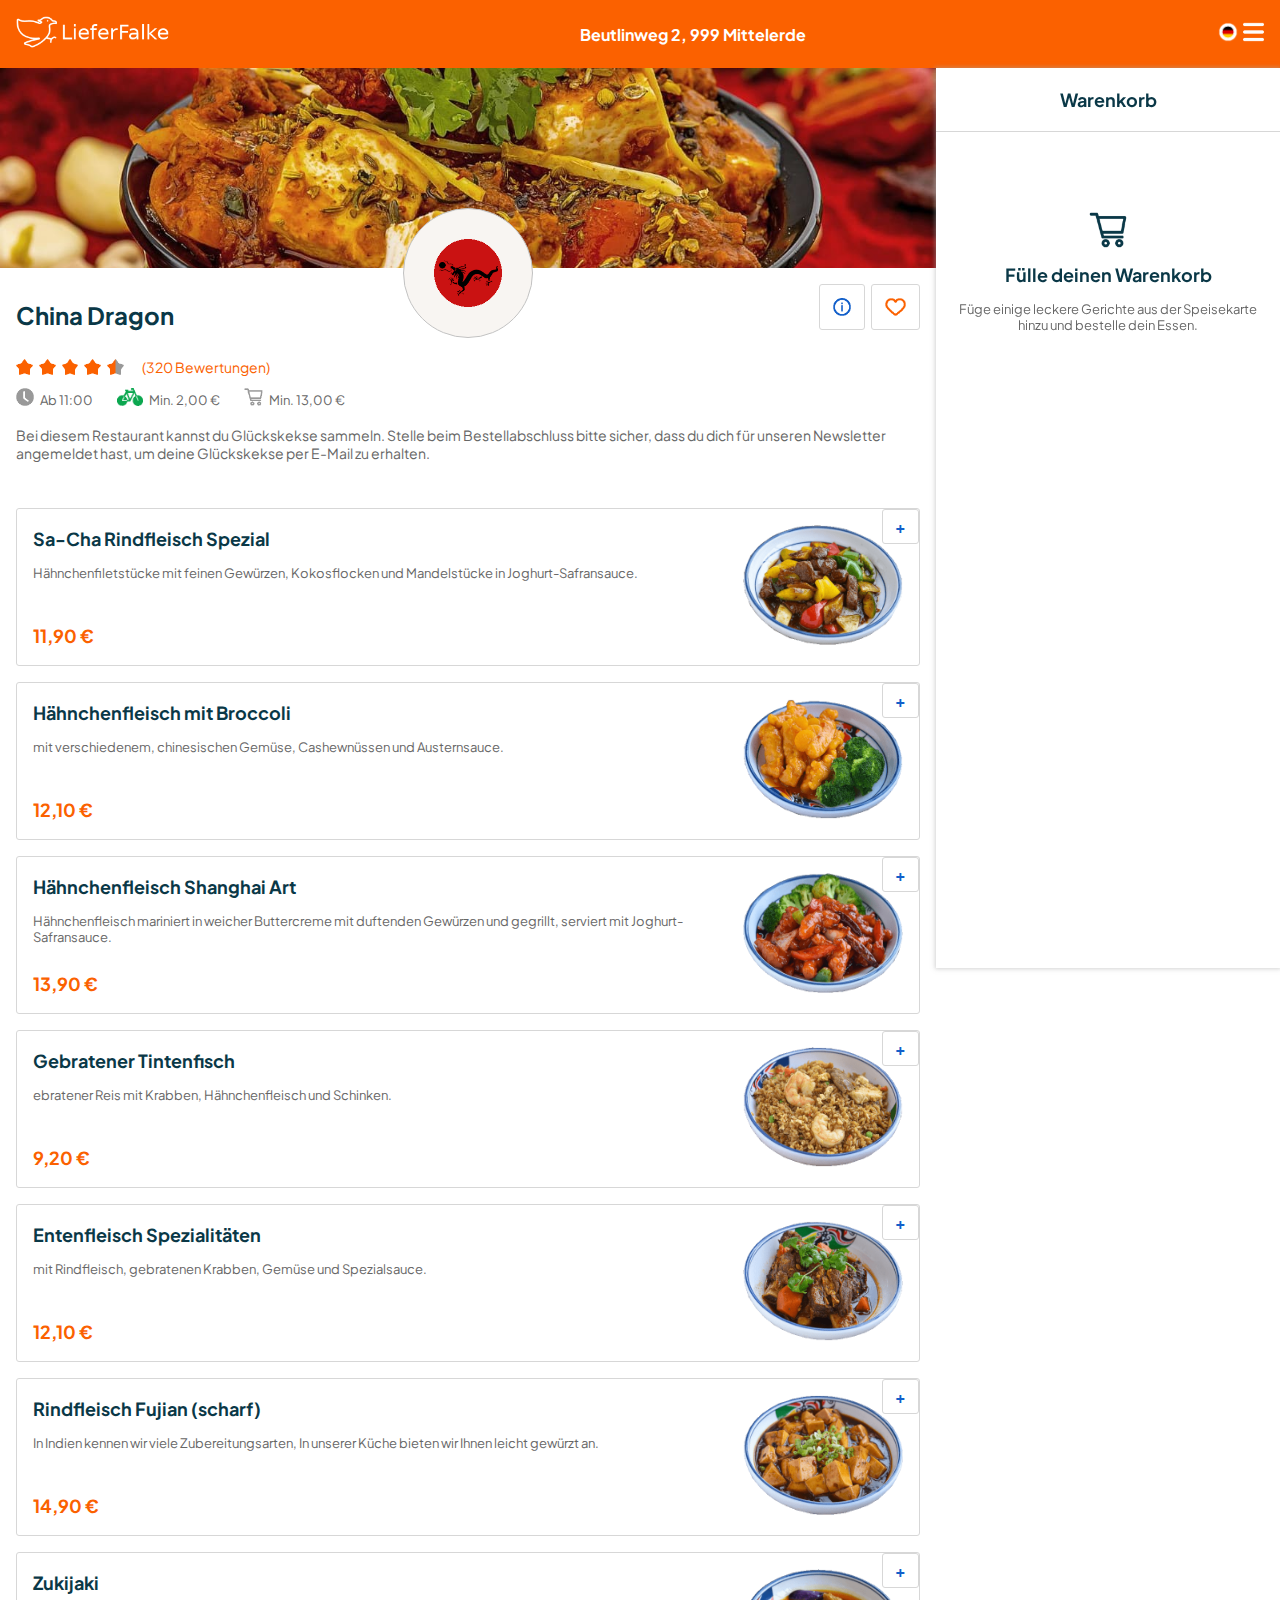
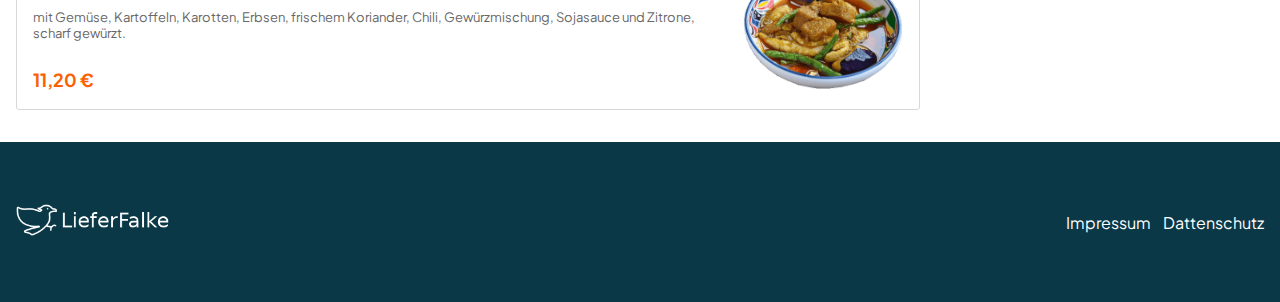
==== index.html @ 0e6f4f8e "Second commit" ====
<!DOCTYPE html>
<html lang="de">

<head>
    <meta charset="UTF-8">
    <meta http-equiv="X-UA-Compatible" content="IE=edge">
    <meta name="viewport" content="width=device-width, initial-scale=1.0">
    <title>Lieferando - Bestellseite</title>
    <link rel="shortcut icon" loading="lazy" href="./img/favicon.png" type="image/x-icon">
    <link rel="stylesheet" href="./style.css">
    <link rel="stylesheet" href="./fonts.css">
    <script src="./script.js"></script>
</head>

<body onload="render(), emptyBasket()" id="body">
    <!-- header -->
    <header>
        <div class="headerLogo">
            <img src="./img/falcon_logo.png" alt="falcon logo" loading="lazy">
        </div>
        <div class="headerAddress">
            <h4>Beutlinweg 2, 999 Mittelerde</h4>
        </div>
        <div class="headerIcons">
            <img src="./img/flag.png" alt="falg" loading="lazy">
            <img src="./img/bars.png" alt="bars" loading="lazy">
        </div>
    </header>

    <!-- orderPage -->
    <div class="orderPage">

        <!-- foodSelection -->
        <div class="foodSelection" id="foodSelection">
            <img class="footImg" src="./img/chineseFood.jpg" alt="foot01" loading="lazy">
            <div class="round">
                <div class="roundIcon">
                    <img src="./img/logoChina.png" alt="logoChina" loading="lazy">
                </div>
            </div>

            <div class="titleBox">
                <div class="title">
                    <h1>China Dragon</h1>
                    <div class="titleIcon">
                        <img src="./img/info.png" alt="info" loading="lazy">
                        <img src="./img/heart.png" alt="heart" loading="lazy">
                    </div>
                </div>
                <div class="evaluation">
                    <img src="./img/star.png" alt="star" loading="lazy">
                    <img src="./img/star.png" alt="star" loading="lazy">
                    <img src="./img/star.png" alt="star" loading="lazy">
                    <img src="./img/star.png" alt="star" loading="lazy">
                    <img src="./img/starGray.png" alt="star" loading="lazy">
                    <span>(320 Bewertungen)</span>
                </div>
                <div class="standardCost">
                    <div class="time">
                        <img src="./img/time.png" alt="time" loading="lazy">
                        <span>Ab 11:00</span>
                    </div>
                    <div class="drivingTime">
                        <img src="./img/drivingTime.png" alt="drivingTime" loading="lazy">
                        <span>Min. 2,00&nbsp;€</span>
                    </div>
                    <div class="basketGray">
                        <img src="./img/basketGray.png" alt="basket" loading="lazy">
                        <span>Min. 13,00&nbsp;€</span>
                    </div>
                </div>
                <p class="description">Bei diesem Restaurant kannst du Glückskekse sammeln. Stelle beim Bestellabschluss
                    bitte sicher, dass du dich für unseren Newsletter angemeldet hast, um deine Glückskekse per E-Mail
                    zu
                    erhalten.</p>
            </div>

            <div id="foodVariants" class="foodVariants">
            </div>

        </div>

        <!-- shoppingCart -->
        <!-- <form onsubmit="formValidation()"> -->
        <div class="shoppingCart d-none" id="shoppingCart">
            <div class="close">
                <h3>Warenkorb</h3>
                <div onclick="closeBasket()" id="closeIcon" class="closeIcon">X</div>
            </div>
            <div class="line"></div>
            <div class="orderListing scroll" id="orderListing">
            </div>
            <div class="minimumOrder d-none" id="minimumOrder">
            </div>
            <div class="orderListingBasket" id="orderListingBasket">
            </div>
            <div class="hideBaskted"></div>
        </div>
        <!-- </form> -->

        <!-- basketButton -->
        <div class="basketContainer">
            <div onclick="basketButton()" id="basketButton" class="basketButton">
                <img src="./img/basketWhite.png" alt="basket" loading="lazy">
                <div class="basketIcon" id="basketIcon">0</div>
                <h3 id="basketTotalPrice">Warenkorb</h3>
                <div class="hide"></div>
            </div>
        </div>

    </div>

    <footer>
        <div class="footerLogo">
            <img src="./img/falcon_logo.png" alt="falcon_logo" loading="lazy">
        </div>
        <div class="footerAGB">
            <a href="#">Impressum</a>
            <a href="#">Dattenschutz</a>
        </div>
    </footer>

</body>

</html>

<!-- indexOf()
toFixed()
Array.prototype.filter()
Array filter()
Arrow Function -->
---- style.css ----
body {
    margin: 0;
    font-family: 'Plus Jakarta Sans', sans-serif;
}

h4 {
    font-size: 16px;
    color: #0A3847;
    margin: 0px;
}

h3 {
    font-size: 18px;
    color: #0A3847;
    margin: 0px;
}

h2 {
    font-size: 18px;
    color: #0A3847;
}

h1 {
    font-size: 24px;
    color: #0A3847;
}

p {
    font-size: 13px;
    color: #666666;
}

/* header */
header {
    background-color: #fb6100;
    display: flex;
    align-items: center;
    justify-content: space-between;
    padding: 16px;
}

.headerLogo img {
    height: 32px;
}

.headerAddress h4 {
    color: white;
}

.headerIcons img {
    height: 24px;
}

/* orderPage */
.orderPage {
    display: flex;
}

/* foodSelection */
.foodSelection {
    max-width: 100%;
    display: flex;
    flex-direction: column;
}

.footImg {
    height: 200px;
    object-fit: cover;
}

.round {
    position: relative;
    top: -260px;
    z-index: 2;
    display: flex;
    justify-content: center;
}

.roundIcon {
    width: 128px;
    height: 128px;
    background-color: #F8F5F2;
    border: 1px solid rgb(194 194 194);
    border-radius: 50%;
    position: absolute;
    top: 200px;
    z-index: 3;
    display: flex;
    justify-content: center;
    align-items: center;
}

.round img {
    height: 70px;
}

.foodVariants {
    margin: 16px;
}

.foodVariants img {
    height: 24px;
}

.titleBox {
    margin: 16px;
}

.title {
    display: flex;
    justify-content: space-between;
    align-items: center;
}

.titleIcon {
    display: flex;
}

.titleIcon img {
    height: 18px;
    margin-left: 6px;
    border: 1px solid #D7D7D7;
    border-radius: 3px;
    margin-bottom: 16px;
    padding: 13px;
    display: flex;
    cursor: pointer;
}

.titleIcon img:hover {
    border: 1px solid #125fca;
}

.evaluation {
    display: flex;
    align-items: center;
    margin: 12px 0px;
}

.evaluation img {
    height: 16px;
    margin-right: 6px;
}

.evaluation span {
    color: #fb6100;
    font-size: 14px;
    margin-left: 12px;
}

.description {
    font-size: 14px;
    color: #666666;
    font-weight: 400;
}

.standardCost {
    display: flex;
    margin: 6px 0px;
}

.standardCost span {
    font-size: 13px;
    color: #666666;
}

.standardCost img {
    height: 18px;
    margin-right: 6px;
    margin-bottom: 6px;
}

.time,
.drivingTime,
.basketGray {
    margin-right: 24px;
    display: flex;
    align-items: center;
}

.foodPlate {
    position: relative;
    border: 1px solid #D7D7D7;
    border-radius: 3px;
    margin-bottom: 16px;
    padding: 16px;
    display: flex;
    cursor: pointer;
    display: flex;
    align-items: center;
    justify-content: space-between;
}

.foodPlate:hover {
    border: 1px solid #125fca;
}

.plusDisplay {
    border: 1px solid #D7D7D7;
    border-radius: 3px;
    position: absolute;
    top: 0px;
    right: 0px;
}

.plusDisplay h5 {
    margin: 6px 12px 6px 12px;
    font-size: 16px;
    color: #125fca;
}

.plate img {
    height: 120px;
    width: 160px;
    margin-left: 12px;
}

.foodContainer {
    height: 120px;
    display: flex;
    flex-direction: column;
    justify-content: space-between;
}

.foodContainer h2 {
    margin-top: 0px;
}

.foodContainer span {
    color: #fb6100;
    font-weight: bold;
    font-size: 18px;
}

.foodContainer p {
    margin-top: 0px;
}

/* shoppingCart */
.shoppingCart {
    position: sticky;
    top: 0;
    height: 100vh;
    right: 0px;
    width: 344px;
    background-color: rgb(255, 255, 255);
    box-shadow: 0px 0px 4px 1px rgb(170 170 170 / 50%);
    display: flex;
    flex-direction: column;
}

.shoppingCart h3 {
    text-align: center;
    margin: 20px 0px 20px 0px;
}

.close {
    display: flex;
    align-items: center;
    justify-content: center;
}

.closeIcon {
    display: none;
    cursor: pointer;
    font-weight: bold;
    width: 26px;
    height: 26px;
    background-color: #fb6100;
    border-radius: 50%;
    color: white;
    font-weight: bold;
    font-size: 13px;
    align-items: center;
    justify-content: center;
    border: 1px solid #fb6100;
}

.closeIcon:hover {
    border: 1px solid #125fca;
}

.line {
    height: 1px;
    width: 100%;
    background-color: #D7D7D7;
}

.orderListing {
    display: flex;
    align-items: center;
    flex-direction: column;
    text-align: center;
}

.orderListing p {
    margin: 0px 8px;
    margin-bottom: 6px;
}

.basketImg {
    height: 36px;
    margin-top: 80px;
}

.orderListing img {
    height: 36px;
}

.minimumOrder {
    margin: 16px 22px 16px 16px;
    font-size: 12px;
}

.amountCost {
    width: 30px;
}

.minimumOrder p {
    font-size: 12px;
}

.hideBaskted {
    display: none;
}

.minimumCost {
    background-color: #FFECB3;
    display: flex;
    justify-content: space-between;
    font-size: 12px;
    font-size: 12px;
    color: #666666;
    padding: 16px;
}

.orderContainer {
    display: flex;
    justify-content: space-between;
    border: 1px solid #D7D7D7;
    border-radius: 3px;
    display: flex;
    padding: 8px;
    margin: 8px;
    color: #0A3847;
}

.orderNr {
    width: 18px;
    text-align: right;
    font-weight: bold;
}

.order {
    width: 265px;
    margin-left: 12px;
}

.orderTitle {
    display: flex;
    justify-content: space-between;
    align-items: flex-start;
}

.orderTitle strong {
    text-align: left;
}

/* .orderTitle span {
    padding-left: 16px;
} */

.priceWith {
    width: 80px;
    text-align: right;
}

.choosePortions {
    display: flex;
    justify-content: space-between;
    margin-top: 8px;
    align-items: center;
    text-align: start;
}

.choosePortions span,
.orderTitle span {
    color: #0A3847;
    font-size: 16px;
    font-weight: 100;
    margin-bottom: 12px;
}

.choosePortions span {
    font-size: 14px;
    color: #125fca;
    font-weight: 400;
    text-decoration: underline;
    cursor: pointer;
}

.choose {
    display: flex;
}

.choose img {
    height: 12px;
}

.plusButton,
.minusButton {
    border: 1px solid #D7D7D7;
    text-align: center;
    margin-left: 6px;
    border-radius: 3px;
    cursor: pointer;
    display: flex;
    justify-content: center;
    align-items: center;
    color: #125fca;
    font-size: 28px;
    padding: 10px;
}

.plusButton:hover,
.minusButton:hover {
    border: 1px solid #125fca;
}

.costOverview {
    padding: 8px;
}

.costDivision,
.costDivisionLast {
    display: flex;
    justify-content: space-between;
    color: #0A3847;
    font-weight: 200;
    margin-bottom: 6px;
}

.costDivisionLast span {
    font-weight: bold;
    color: #0A3847;
    font-size: 16px;
    margin-bottom: 12px;
}

.inputBox input {
    border: 2px solid blue;
    border-radius: 3px;
    margin-top: 8px;
    width: 258px;
    height: 30px;
}

.buttonMessage {
    display: flex;
    justify-content: flex-end;
    margin-top: 6px;
}

.buttonMessage button {
    border: none;
    background: none;
    color: #125fca;
    font-size: 14px;
    cursor: pointer;
    margin-left: 12px;
    padding: 0px 0px 0px 6px;
}

.buttonMessage button:hover {
    text-decoration: underline;
}

.getMessage {
    font-size: 14px;
    display: flex;
}

.stron {
    color: #0A3847;
    font-size: 18px;
}

.costOverview button {
    border: none;
    background-color: #125fca;
    color: white;
    border-radius: 3px;
    font-size: 18px;
    padding: 15px 32px;
    width: 100%;
}

.costOverview button:hover {
    background-color: #146eeb;
}

.d-none {
    display: none;
}

.scroll {
    overflow-y: scroll;
}

.basketContainer {
    display: none;
    background-color: white;
    position: fixed;
    bottom: 0;
    height: 72px;
    width: 100%;
    justify-content: space-between;
    align-items: center;
}

.basketIcon {
    position: absolute;
    width: 26px;
    height: 26px;
    background-color: #fb6100;
    border-radius: 50%;
    left: 37px;
    bottom: 14px;
    color: white;
    font-weight: bold;
    font-size: 13px;
    display: flex;
    align-items: center;
    justify-content: center;
}

.basketButton {
    background-color: #125fca;
    height: 60px;
    width: 100%;
    display: flex;
    justify-content: space-between;
    align-items: center;
    margin: 6px;
    border-radius: 3px;
    cursor: pointer;
}

.basketButton:hover {
    background-color: #146eeb;
}

.basketButton img {
    height: 24px;
    margin-left: 16px;
}

.hide {
    width: 24px;
    height: 24px;
    margin-right: 16px;
}

.basketButton h3 {
    color: white;
    font-size: 18px;
    text-align: center;
}

footer {
    height: 160px;
    background-color: #0A3847;
    display: flex;
    justify-content: space-between;
    align-items: center;
    padding: 0px 16px;
}

.footerLogo img {
    height: 32px;
}

.footerAGB {
    display: flex;
}

.footerAGB a {
    color: white;
    text-decoration: none;
    margin-left: 12px;
    font-size: 16px;
}

.footerAGB a:hover {
    text-decoration: underline;
}

/* responsive */
@media (max-width: 900px) {
    .shoppingCart {
        display: none;
    }

    .foodSelection {
        max-width: 100% !important;
    }

    .basketContainer {
        display: flex;
    }

    .shoppingCartResponsive {
        display: flex;
        position: fixed !important;
        top: 0 !important;
        left: 0;
        width: 100%;
        bottom: 0;
        z-index: 5;
        max-height: none !important;
    }

    .shoppingCart h3 {
        margin: 0 !important;
    }

    .close {
        justify-content: space-between;
        margin: 20px 16px;
    }

    .closeIcon {
        display: flex;
    }

    .bodyOverflow {
        overflow: hidden;
    }

    .orderContainer {
        width: 80%;
    }

    .order {
        width: 100%;
    }

    .inputBox input {
        width: calc(100% - 8px);
    }

    .orderListingBasket {
        position: absolute;
        bottom: 0;
        width: 100%;
    }

    .hideBaskted {
        display: flex;
        height: 180px;
        background-color: y;
    }

    footer {
        margin-bottom: 60px;
    }
}

@media (max-width: 500px) {
    .foodContainer h2 {
        margin-right: 30px;
    }

    .headerAddress {
        display: none;
    }

    .foodPlate {
        flex-direction: column;
    }

    h2 {
        margin-top: 26px;
    }

    .plate img {
        margin-top: 36px;
    }

    .titleBox {
        margin-top: 80px;
    }

    .time,
    .drivingTime,
    .basketGray {
        flex-direction: column;
    }

    footer {
        flex-direction: column;
        justify-content: center;
    }
}
---- fonts.css ----
/* plus-jakarta-sans-200 - latin */
@font-face {
     font-family: 'Plus Jakarta Sans';
     font-style: normal;
     font-weight: 200;
     src: url('./fonts/PlusJakartaSans/plus-jakarta-sans-v2-latin-200.eot'); /* IE9 Compat Modes */
     src: local(''),
          url('./fonts/PlusJakartaSans/plus-jakarta-sans-v2-latin-200.eot?#iefix') format('embedded-opentype'), /* IE6-IE8 */
          url('./fonts/PlusJakartaSans/plus-jakarta-sans-v2-latin-200.woff2') format('woff2'), /* Super Modern Browsers */
          url('./fonts/PlusJakartaSans/plus-jakarta-sans-v2-latin-200.woff') format('woff'), /* Modern Browsers */
          url('./fonts/PlusJakartaSans/plus-jakarta-sans-v2-latin-200.ttf') format('truetype'), /* Safari, Android, iOS */
          url('./fonts/PlusJakartaSans/plus-jakarta-sans-v2-latin-200.svg#PlusJakartaSans') format('svg'); /* Legacy iOS */
   }
   /* plus-jakarta-sans-300 - latin */
   @font-face {
     font-family: 'Plus Jakarta Sans';
     font-style: normal;
     font-weight: 300;
     src: url('./fonts/PlusJakartaSans/plus-jakarta-sans-v2-latin-300.eot'); /* IE9 Compat Modes */
     src: local(''),
          url('./fonts/PlusJakartaSans/plus-jakarta-sans-v2-latin-300.eot?#iefix') format('embedded-opentype'), /* IE6-IE8 */
          url('./fonts/PlusJakartaSans/plus-jakarta-sans-v2-latin-300.woff2') format('woff2'), /* Super Modern Browsers */
          url('./fonts/PlusJakartaSans/plus-jakarta-sans-v2-latin-300.woff') format('woff'), /* Modern Browsers */
          url('./fonts/PlusJakartaSans/plus-jakarta-sans-v2-latin-300.ttf') format('truetype'), /* Safari, Android, iOS */
          url('./fonts/PlusJakartaSans/plus-jakarta-sans-v2-latin-300.svg#PlusJakartaSans') format('svg'); /* Legacy iOS */
   }
   /* plus-jakarta-sans-regular - latin */
   @font-face {
     font-family: 'Plus Jakarta Sans';
     font-style: normal;
     font-weight: 400;
     src: url('./fonts/PlusJakartaSans/plus-jakarta-sans-v2-latin-regular.eot'); /* IE9 Compat Modes */
     src: local(''),
          url('./fonts/PlusJakartaSans/plus-jakarta-sans-v2-latin-regular.eot?#iefix') format('embedded-opentype'), /* IE6-IE8 */
          url('./fonts/PlusJakartaSans/plus-jakarta-sans-v2-latin-regular.woff2') format('woff2'), /* Super Modern Browsers */
          url('./fonts/PlusJakartaSans/plus-jakarta-sans-v2-latin-regular.woff') format('woff'), /* Modern Browsers */
          url('./fonts/PlusJakartaSans/plus-jakarta-sans-v2-latin-regular.ttf') format('truetype'), /* Safari, Android, iOS */
          url('./fonts/PlusJakartaSans/plus-jakarta-sans-v2-latin-regular.svg#PlusJakartaSans') format('svg'); /* Legacy iOS */
   }
   /* plus-jakarta-sans-500 - latin */
   @font-face {
     font-family: 'Plus Jakarta Sans';
     font-style: normal;
     font-weight: 500;
     src: url('./fonts/PlusJakartaSans/plus-jakarta-sans-v2-latin-500.eot'); /* IE9 Compat Modes */
     src: local(''),
          url('./fonts/PlusJakartaSans/plus-jakarta-sans-v2-latin-500.eot?#iefix') format('embedded-opentype'), /* IE6-IE8 */
          url('./fonts/PlusJakartaSans/plus-jakarta-sans-v2-latin-500.woff2') format('woff2'), /* Super Modern Browsers */
          url('./fonts/PlusJakartaSans/plus-jakarta-sans-v2-latin-500.woff') format('woff'), /* Modern Browsers */
          url('./fonts/PlusJakartaSans/plus-jakarta-sans-v2-latin-500.ttf') format('truetype'), /* Safari, Android, iOS */
          url('./fonts/PlusJakartaSans/plus-jakarta-sans-v2-latin-500.svg#PlusJakartaSans') format('svg'); /* Legacy iOS */
   }
   /* plus-jakarta-sans-600 - latin */
   @font-face {
     font-family: 'Plus Jakarta Sans';
     font-style: normal;
     font-weight: 600;
     src: url('./fonts/PlusJakartaSans/plus-jakarta-sans-v2-latin-600.eot'); /* IE9 Compat Modes */
     src: local(''),
          url('./fonts/PlusJakartaSans/plus-jakarta-sans-v2-latin-600.eot?#iefix') format('embedded-opentype'), /* IE6-IE8 */
          url('./fonts/PlusJakartaSans/plus-jakarta-sans-v2-latin-600.woff2') format('woff2'), /* Super Modern Browsers */
          url('./fonts/PlusJakartaSans/plus-jakarta-sans-v2-latin-600.woff') format('woff'), /* Modern Browsers */
          url('./fonts/PlusJakartaSans/plus-jakarta-sans-v2-latin-600.ttf') format('truetype'), /* Safari, Android, iOS */
          url('./fonts/PlusJakartaSans/plus-jakarta-sans-v2-latin-600.svg#PlusJakartaSans') format('svg'); /* Legacy iOS */
   }
   /* plus-jakarta-sans-700 - latin */
   @font-face {
     font-family: 'Plus Jakarta Sans';
     font-style: normal;
     font-weight: 700;
     src: url('./fonts/PlusJakartaSans/plus-jakarta-sans-v2-latin-700.eot'); /* IE9 Compat Modes */
     src: local(''),
          url('./fonts/PlusJakartaSans/plus-jakarta-sans-v2-latin-700.eot?#iefix') format('embedded-opentype'), /* IE6-IE8 */
          url('./fonts/PlusJakartaSans/plus-jakarta-sans-v2-latin-700.woff2') format('woff2'), /* Super Modern Browsers */
          url('./fonts/PlusJakartaSans/plus-jakarta-sans-v2-latin-700.woff') format('woff'), /* Modern Browsers */
          url('./fonts/PlusJakartaSans/plus-jakarta-sans-v2-latin-700.ttf') format('truetype'), /* Safari, Android, iOS */
          url('./fonts/PlusJakartaSans/plus-jakarta-sans-v2-latin-700.svg#PlusJakartaSans') format('svg'); /* Legacy iOS */
   }
   /* plus-jakarta-sans-800 - latin */
   @font-face {
     font-family: 'Plus Jakarta Sans';
     font-style: normal;
     font-weight: 800;
     src: url('./fonts/PlusJakartaSans/plus-jakarta-sans-v2-latin-800.eot'); /* IE9 Compat Modes */
     src: local(''),
          url('./fonts/PlusJakartaSans/plus-jakarta-sans-v2-latin-800.eot?#iefix') format('embedded-opentype'), /* IE6-IE8 */
          url('./fonts/PlusJakartaSans/plus-jakarta-sans-v2-latin-800.woff2') format('woff2'), /* Super Modern Browsers */
          url('./fonts/PlusJakartaSans/plus-jakarta-sans-v2-latin-800.woff') format('woff'), /* Modern Browsers */
          url('./fonts/PlusJakartaSans/plus-jakarta-sans-v2-latin-800.ttf') format('truetype'), /* Safari, Android, iOS */
          url('./fonts/PlusJakartaSans/plus-jakarta-sans-v2-latin-800.svg#PlusJakartaSans') format('svg'); /* Legacy iOS */
   }
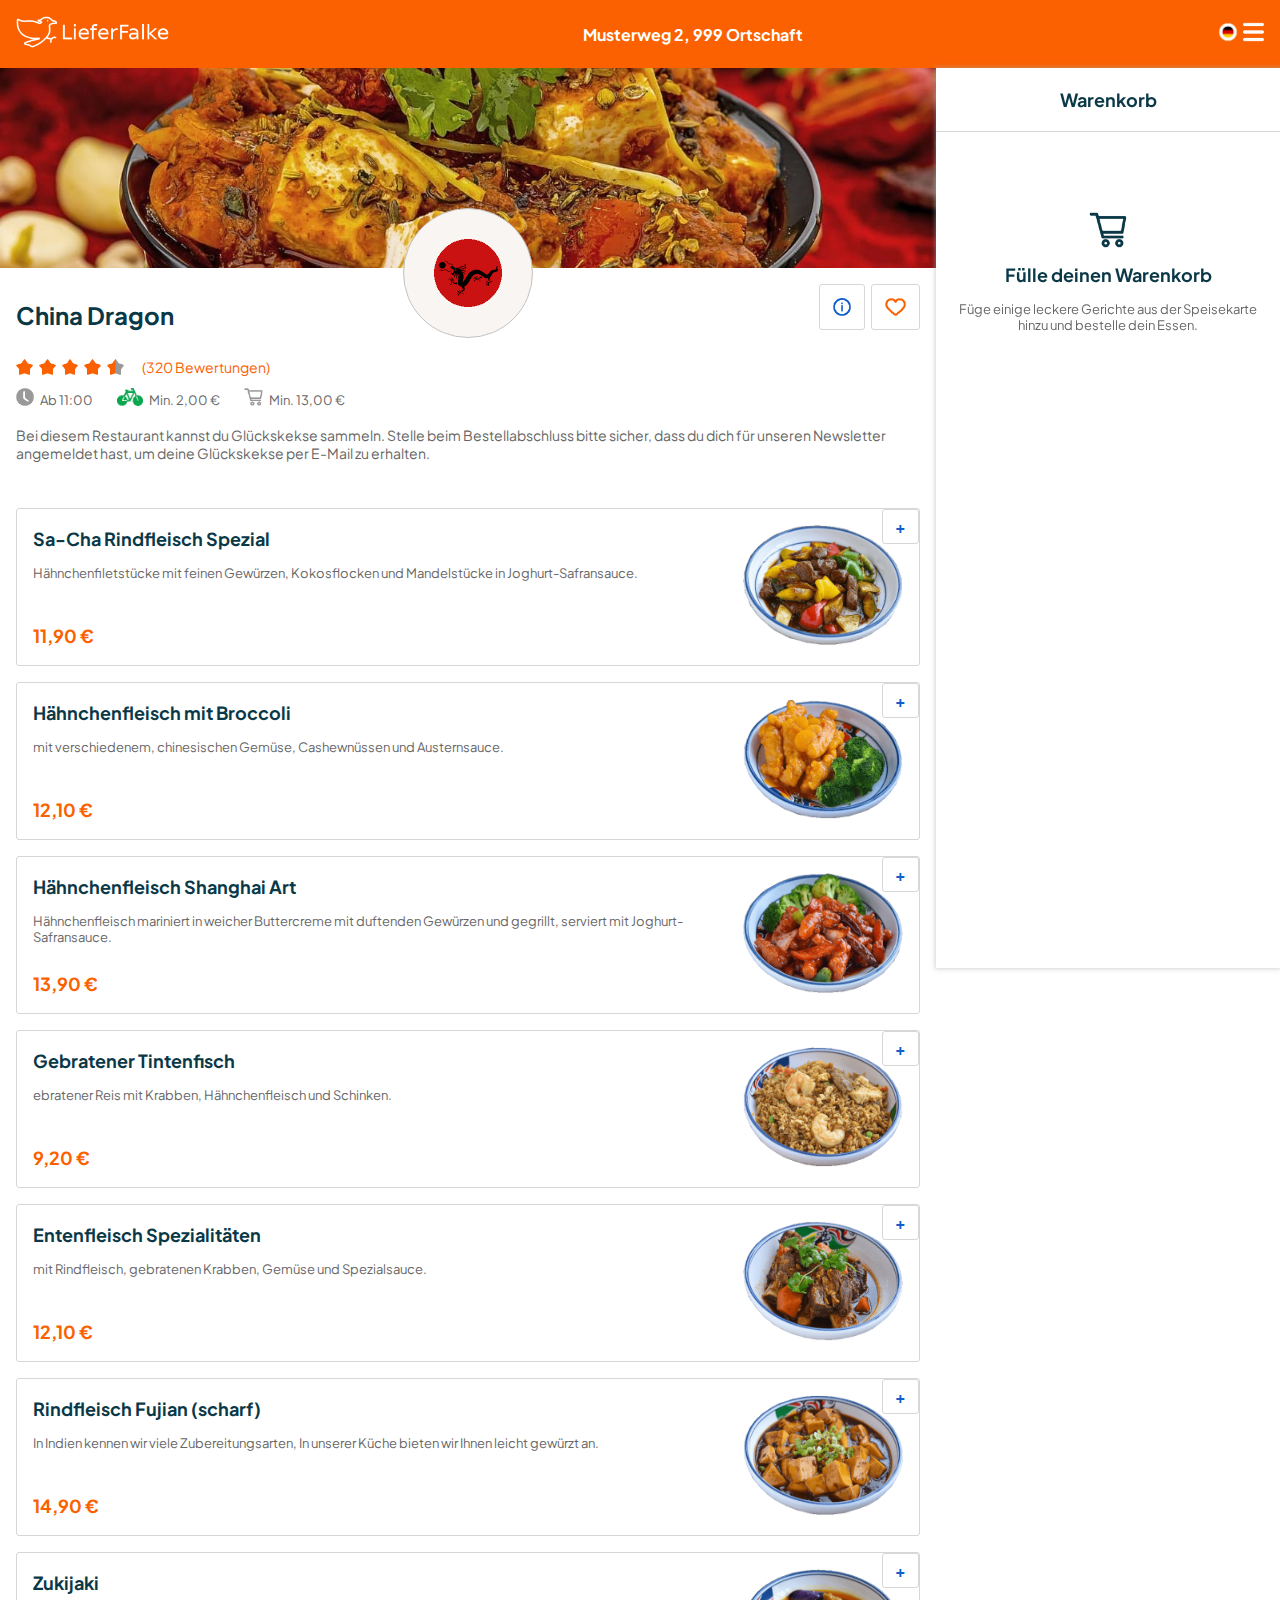
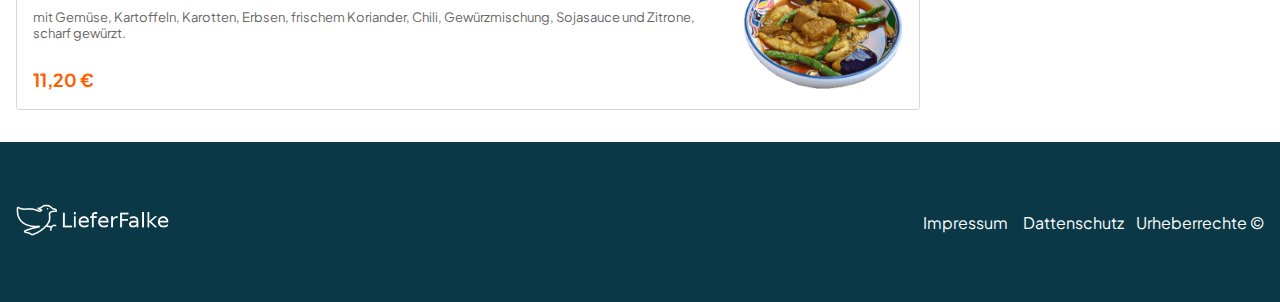
==== commit ca9897f2: "privacy" ====
--- a/index.html
+++ b/index.html
@@ -6,36 +6,26 @@
     <meta http-equiv="X-UA-Compatible" content="IE=edge">
     <meta name="viewport" content="width=device-width, initial-scale=1.0">
     <title>Lieferando - Bestellseite</title>
-    <link rel="shortcut icon" loading="lazy" href="./img/favicon.png" type="image/x-icon">
-    <link rel="stylesheet" href="./style.css">
-    <link rel="stylesheet" href="./fonts.css">
-    <script src="./script.js"></script>
+    <link rel="shortcut icon" href="./img/favicon.png" type="image/x-icon">
+    <link rel="stylesheet" href="./css/style.css">
+    <link rel="stylesheet" href="./css/fonts.css">
+    <script src="./js/templates.js"></script>
+    <script src="./js/script.js"></script>
 </head>
 
-<body onload="render(), emptyBasket()" id="body">
+<body onload="includeHTML(), render(), emptyBasket()" id="body">
     <!-- header -->
-    <header>
-        <div class="headerLogo">
-            <img src="./img/falcon_logo.png" alt="falcon logo" loading="lazy">
-        </div>
-        <div class="headerAddress">
-            <h4>Beutlinweg 2, 999 Mittelerde</h4>
-        </div>
-        <div class="headerIcons">
-            <img src="./img/flag.png" alt="falg" loading="lazy">
-            <img src="./img/bars.png" alt="bars" loading="lazy">
-        </div>
-    </header>
+    <div w3-include-html="./templates/header.html"></div>
 
     <!-- orderPage -->
     <div class="orderPage">
 
         <!-- foodSelection -->
         <div class="foodSelection" id="foodSelection">
-            <img class="footImg" src="./img/chineseFood.jpg" alt="foot01" loading="lazy">
+            <img class="footImg" src="./img/chineseFood.jpg" alt="foot01">
             <div class="round">
                 <div class="roundIcon">
-                    <img src="./img/logoChina.png" alt="logoChina" loading="lazy">
+                    <img src="./img/logoChina.png" alt="logoChina">
                 </div>
             </div>
 
@@ -43,29 +33,29 @@
                 <div class="title">
                     <h1>China Dragon</h1>
                     <div class="titleIcon">
-                        <img src="./img/info.png" alt="info" loading="lazy">
-                        <img src="./img/heart.png" alt="heart" loading="lazy">
+                        <img src="./img/info.png" alt="info">
+                        <img src="./img/heart.png" alt="heart">
                     </div>
                 </div>
                 <div class="evaluation">
-                    <img src="./img/star.png" alt="star" loading="lazy">
-                    <img src="./img/star.png" alt="star" loading="lazy">
-                    <img src="./img/star.png" alt="star" loading="lazy">
-                    <img src="./img/star.png" alt="star" loading="lazy">
-                    <img src="./img/starGray.png" alt="star" loading="lazy">
+                    <img src="./img/star.png" alt="star">
+                    <img src="./img/star.png" alt="star">
+                    <img src="./img/star.png" alt="star">
+                    <img src="./img/star.png" alt="star">
+                    <img src="./img/starGray.png" alt="star">
                     <span>(320 Bewertungen)</span>
                 </div>
                 <div class="standardCost">
                     <div class="time">
-                        <img src="./img/time.png" alt="time" loading="lazy">
+                        <img src="./img/time.png" alt="time">
                         <span>Ab 11:00</span>
                     </div>
                     <div class="drivingTime">
-                        <img src="./img/drivingTime.png" alt="drivingTime" loading="lazy">
+                        <img src="./img/drivingTime.png" alt="drivingTime">
                         <span>Min. 2,00&nbsp;€</span>
                     </div>
                     <div class="basketGray">
-                        <img src="./img/basketGray.png" alt="basket" loading="lazy">
+                        <img src="./img/basketGray.png" alt="basket">
                         <span>Min. 13,00&nbsp;€</span>
                     </div>
                 </div>
@@ -101,7 +91,7 @@
         <!-- basketButton -->
         <div class="basketContainer">
             <div onclick="basketButton()" id="basketButton" class="basketButton">
-                <img src="./img/basketWhite.png" alt="basket" loading="lazy">
+                <img src="./img/basketWhite.png" alt="basket">
                 <div class="basketIcon" id="basketIcon">0</div>
                 <h3 id="basketTotalPrice">Warenkorb</h3>
                 <div class="hide"></div>
@@ -110,15 +100,8 @@
 
     </div>
 
-    <footer>
-        <div class="footerLogo">
-            <img src="./img/falcon_logo.png" alt="falcon_logo" loading="lazy">
-        </div>
-        <div class="footerAGB">
-            <a href="#">Impressum</a>
-            <a href="#">Dattenschutz</a>
-        </div>
-    </footer>
+    <!-- footer -->
+    <div w3-include-html="./templates/footer.html"></div>
 
 </body>
 
--- a/css/style.css
+++ b/css/style.css
@@ -0,0 +1,716 @@
+body {
+    margin: 0;
+    font-family: 'Plus Jakarta Sans', sans-serif;
+    scroll-behavior: smooth;
+}
+
+h4 {
+    font-size: 16px;
+    color: #0A3847;
+    margin: 0px;
+}
+
+h3 {
+    font-size: 18px;
+    color: #0A3847;
+    margin: 0px;
+}
+
+h2 {
+    font-size: 18px;
+    color: #0A3847;
+}
+
+h1 {
+    font-size: 24px;
+    color: #0A3847;
+}
+
+p {
+    font-size: 13px;
+    color: #666666;
+}
+
+/* header */
+header {
+    background-color: #fb6100;
+    display: flex;
+    align-items: center;
+    justify-content: space-between;
+    padding: 16px;
+}
+
+.headerLogo img {
+    height: 32px;
+}
+
+.headerAddress h4 {
+    color: white;
+}
+
+.headerIcons img {
+    height: 24px;
+}
+
+/* orderPage */
+.orderPage {
+    display: flex;
+}
+
+/* foodSelection */
+.foodSelection {
+    max-width: 100%;
+    display: flex;
+    flex-direction: column;
+}
+
+.footImg {
+    height: 200px;
+    object-fit: cover;
+}
+
+.round {
+    position: relative;
+    top: -260px;
+    z-index: 2;
+    display: flex;
+    justify-content: center;
+}
+
+.roundIcon {
+    width: 128px;
+    height: 128px;
+    background-color: #F8F5F2;
+    border: 1px solid rgb(194 194 194);
+    border-radius: 50%;
+    position: absolute;
+    top: 200px;
+    z-index: 3;
+    display: flex;
+    justify-content: center;
+    align-items: center;
+}
+
+.round img {
+    height: 70px;
+}
+
+.foodVariants {
+    margin: 16px;
+}
+
+.foodVariants img {
+    height: 24px;
+}
+
+.titleBox {
+    margin: 16px;
+}
+
+.title {
+    display: flex;
+    justify-content: space-between;
+    align-items: center;
+}
+
+.titleIcon {
+    display: flex;
+}
+
+.titleIcon img {
+    height: 18px;
+    margin-left: 6px;
+    border: 1px solid #D7D7D7;
+    border-radius: 3px;
+    margin-bottom: 16px;
+    padding: 13px;
+    display: flex;
+    cursor: pointer;
+}
+
+.titleIcon img:hover {
+    border: 1px solid #125fca;
+}
+
+.evaluation {
+    display: flex;
+    align-items: center;
+    margin: 12px 0px;
+}
+
+.evaluation img {
+    height: 16px;
+    margin-right: 6px;
+}
+
+.evaluation span {
+    color: #fb6100;
+    font-size: 14px;
+    margin-left: 12px;
+}
+
+.description {
+    font-size: 14px;
+    color: #666666;
+    font-weight: 400;
+}
+
+.standardCost {
+    display: flex;
+    margin: 6px 0px;
+}
+
+.standardCost span {
+    font-size: 13px;
+    color: #666666;
+}
+
+.standardCost img {
+    height: 18px;
+    margin-right: 6px;
+    margin-bottom: 6px;
+}
+
+.time,
+.drivingTime,
+.basketGray {
+    margin-right: 24px;
+    display: flex;
+    align-items: center;
+}
+
+.foodPlate {
+    position: relative;
+    border: 1px solid #D7D7D7;
+    border-radius: 3px;
+    margin-bottom: 16px;
+    padding: 16px;
+    display: flex;
+    cursor: pointer;
+    display: flex;
+    align-items: center;
+    justify-content: space-between;
+}
+
+.foodPlate:hover {
+    border: 1px solid #125fca;
+}
+
+.plusDisplay {
+    border: 1px solid #D7D7D7;
+    border-radius: 3px;
+    position: absolute;
+    top: 0px;
+    right: 0px;
+}
+
+.plusDisplay h5 {
+    margin: 6px 12px 6px 12px;
+    font-size: 16px;
+    color: #125fca;
+}
+
+.plate img {
+    height: 120px;
+    width: 160px;
+    margin-left: 12px;
+}
+
+.foodContainer {
+    height: 120px;
+    display: flex;
+    flex-direction: column;
+    justify-content: space-between;
+}
+
+.foodContainer h2 {
+    margin-top: 0px;
+}
+
+.foodContainer span {
+    color: #fb6100;
+    font-weight: bold;
+    font-size: 18px;
+}
+
+.foodContainer p {
+    margin-top: 0px;
+}
+
+/* shoppingCart */
+.shoppingCart {
+    position: sticky;
+    top: 0;
+    height: 100vh;
+    right: 0px;
+    width: 344px;
+    background-color: rgb(255, 255, 255);
+    box-shadow: 0px 0px 4px 1px rgb(170 170 170 / 50%);
+    display: flex;
+    flex-direction: column;
+}
+
+.shoppingCart h3 {
+    text-align: center;
+    margin: 20px 0px 20px 0px;
+}
+
+.close {
+    display: flex;
+    align-items: center;
+    justify-content: center;
+}
+
+.closeIcon {
+    display: none;
+    cursor: pointer;
+    font-weight: bold;
+    width: 26px;
+    height: 26px;
+    background-color: #fb6100;
+    border-radius: 50%;
+    color: white;
+    font-weight: bold;
+    font-size: 13px;
+    align-items: center;
+    justify-content: center;
+    border: 1px solid #fb6100;
+}
+
+.closeIcon:hover {
+    border: 1px solid #125fca;
+}
+
+.line {
+    height: 1px;
+    width: 100%;
+    background-color: #D7D7D7;
+}
+
+.orderListing {
+    display: flex;
+    align-items: center;
+    flex-direction: column;
+    text-align: center;
+}
+
+.orderListing p {
+    margin: 0px 8px;
+    margin-bottom: 6px;
+}
+
+.basketImg {
+    height: 36px;
+    margin-top: 80px;
+}
+
+.orderListing img {
+    height: 36px;
+}
+
+.minimumOrder {
+    margin: 16px 22px 16px 16px;
+    font-size: 12px;
+}
+
+.amountCost {
+    width: 30px;
+}
+
+.minimumOrder p {
+    font-size: 12px;
+}
+
+.hideBaskted {
+    display: none;
+}
+
+.minimumCost {
+    background-color: #FFECB3;
+    display: flex;
+    justify-content: space-between;
+    font-size: 12px;
+    font-size: 12px;
+    color: #666666;
+    padding: 16px;
+}
+
+.orderContainer {
+    display: flex;
+    justify-content: space-between;
+    border: 1px solid #D7D7D7;
+    border-radius: 3px;
+    display: flex;
+    padding: 8px;
+    margin: 8px;
+    color: #0A3847;
+}
+
+.orderNr {
+    width: 18px;
+    text-align: right;
+    font-weight: bold;
+}
+
+.order {
+    width: 265px;
+    margin-left: 12px;
+}
+
+.orderTitle {
+    display: flex;
+    justify-content: space-between;
+    align-items: flex-start;
+}
+
+.orderTitle strong {
+    text-align: left;
+}
+
+/* .orderTitle span {
+    padding-left: 16px;
+} */
+
+.priceWith {
+    width: 80px;
+    text-align: right;
+}
+
+.choosePortions {
+    display: flex;
+    justify-content: space-between;
+    margin-top: 8px;
+    align-items: center;
+    text-align: start;
+}
+
+.choosePortions span,
+.orderTitle span {
+    color: #0A3847;
+    font-size: 16px;
+    font-weight: 100;
+    margin-bottom: 12px;
+}
+
+.choosePortions span {
+    font-size: 14px;
+    color: #125fca;
+    font-weight: 400;
+    text-decoration: underline;
+    cursor: pointer;
+}
+
+.choose {
+    display: flex;
+}
+
+.choose img {
+    height: 12px;
+}
+
+.plusButton,
+.minusButton {
+    border: 1px solid #D7D7D7;
+    text-align: center;
+    margin-left: 6px;
+    border-radius: 3px;
+    cursor: pointer;
+    display: flex;
+    justify-content: center;
+    align-items: center;
+    color: #125fca;
+    font-size: 28px;
+    padding: 10px;
+}
+
+.plusButton:hover,
+.minusButton:hover {
+    border: 1px solid #125fca;
+}
+
+.costOverview {
+    padding: 8px;
+}
+
+.costDivision,
+.costDivisionLast {
+    display: flex;
+    justify-content: space-between;
+    color: #0A3847;
+    font-weight: 200;
+    margin-bottom: 6px;
+}
+
+.costDivisionLast span {
+    font-weight: bold;
+    color: #0A3847;
+    font-size: 16px;
+    margin-bottom: 12px;
+}
+
+.inputBox input {
+    border: 2px solid blue;
+    border-radius: 3px;
+    margin-top: 8px;
+    width: 258px;
+    height: 30px;
+}
+
+.buttonMessage {
+    display: flex;
+    justify-content: flex-end;
+    margin-top: 6px;
+}
+
+.buttonMessage button {
+    border: none;
+    background: none;
+    color: #125fca;
+    font-size: 14px;
+    cursor: pointer;
+    margin-left: 12px;
+    padding: 0px 0px 0px 6px;
+}
+
+.buttonMessage button:hover {
+    text-decoration: underline;
+}
+
+.getMessage {
+    font-size: 14px;
+    display: flex;
+}
+
+.stron {
+    color: #0A3847;
+    font-size: 18px;
+}
+
+.costOverview button {
+    border: none;
+    background-color: #125fca;
+    color: white;
+    border-radius: 3px;
+    font-size: 18px;
+    padding: 15px 32px;
+    width: 100%;
+}
+
+.costOverview button:hover {
+    background-color: #146eeb;
+}
+
+.d-none {
+    display: none;
+}
+
+.scroll {
+    overflow-y: scroll;
+}
+
+.basketContainer {
+    display: none;
+    background-color: white;
+    position: fixed;
+    bottom: 0;
+    height: 72px;
+    width: 100%;
+    justify-content: space-between;
+    align-items: center;
+}
+
+.basketIcon {
+    position: absolute;
+    width: 26px;
+    height: 26px;
+    background-color: #fb6100;
+    border-radius: 50%;
+    left: 37px;
+    bottom: 14px;
+    color: white;
+    font-weight: bold;
+    font-size: 13px;
+    display: flex;
+    align-items: center;
+    justify-content: center;
+}
+
+.basketButton {
+    background-color: #125fca;
+    height: 60px;
+    width: 100%;
+    display: flex;
+    justify-content: space-between;
+    align-items: center;
+    margin: 6px;
+    border-radius: 3px;
+    cursor: pointer;
+}
+
+.basketButton:hover {
+    background-color: #146eeb;
+}
+
+.basketButton img {
+    height: 24px;
+    margin-left: 16px;
+}
+
+.hide {
+    width: 24px;
+    height: 24px;
+    margin-right: 16px;
+}
+
+.basketButton h3 {
+    color: white;
+    font-size: 18px;
+    text-align: center;
+}
+
+footer {
+    height: 160px;
+    background-color: #0A3847;
+    display: flex;
+    justify-content: space-between;
+    align-items: center;
+    padding: 0px 16px;
+}
+
+.footerLogo img {
+    height: 32px;
+}
+
+.footerAGB {
+    display: flex;
+}
+
+.footerAGB a {
+    color: white;
+    text-decoration: none;
+    margin-left: 12px;
+    font-size: 16px;
+}
+
+.footerAGB a:hover {
+    text-decoration: underline;
+}
+
+.imprintSection,
+.privacySection,
+.copyRightContainer {
+    margin: 64px 32px;
+}
+
+.copyRightContainer {
+    height: calc(100vh - 357px);
+}
+
+
+/* responsive */
+@media (max-width: 900px) {
+    .shoppingCart {
+        display: none;
+    }
+
+    .foodSelection {
+        max-width: 100% !important;
+    }
+
+    .basketContainer {
+        display: flex;
+    }
+
+    .shoppingCartResponsive {
+        display: flex;
+        position: fixed !important;
+        top: 0 !important;
+        left: 0;
+        width: 100%;
+        bottom: 0;
+        z-index: 5;
+        max-height: none !important;
+    }
+
+    .shoppingCart h3 {
+        margin: 0 !important;
+    }
+
+    .close {
+        justify-content: space-between;
+        margin: 20px 16px;
+    }
+
+    .closeIcon {
+        display: flex;
+    }
+
+    .bodyOverflow {
+        overflow: hidden;
+    }
+
+    .orderContainer {
+        width: 80%;
+    }
+
+    .order {
+        width: 100%;
+    }
+
+    .inputBox input {
+        width: calc(100% - 8px);
+    }
+
+    .orderListingBasket {
+        position: absolute;
+        bottom: 0;
+        width: 100%;
+    }
+
+    .hideBaskted {
+        display: flex;
+        height: 180px;
+        background-color: y;
+    }
+
+    footer {
+        margin-bottom: 60px;
+    }
+}
+
+@media (max-width: 500px) {
+    .foodContainer h2 {
+        margin-right: 30px;
+    }
+
+    .headerAddress {
+        display: none;
+    }
+
+    .foodPlate {
+        flex-direction: column;
+    }
+
+    h2 {
+        margin-top: 26px;
+    }
+
+    .plate img {
+        margin-top: 36px;
+    }
+
+    .titleBox {
+        margin-top: 80px;
+    }
+
+    .time,
+    .drivingTime,
+    .basketGray {
+        flex-direction: column;
+    }
+
+    footer {
+        flex-direction: column;
+        justify-content: center;
+    }
+}--- a/css/fonts.css
+++ b/css/fonts.css
@@ -0,0 +1,91 @@
+/* plus-jakarta-sans-200 - latin */
+@font-face {
+     font-family: 'Plus Jakarta Sans';
+     font-style: normal;
+     font-weight: 200;
+     src: url('../fonts/PlusJakartaSans/plus-jakarta-sans-v2-latin-200.eot'); /* IE9 Compat Modes */
+     src: local(''),
+          url('../fonts/PlusJakartaSans/plus-jakarta-sans-v2-latin-200.eot?#iefix') format('embedded-opentype'), /* IE6-IE8 */
+          url('../fonts/PlusJakartaSans/plus-jakarta-sans-v2-latin-200.woff2') format('woff2'), /* Super Modern Browsers */
+          url('../fonts/PlusJakartaSans/plus-jakarta-sans-v2-latin-200.woff') format('woff'), /* Modern Browsers */
+          url('../fonts/PlusJakartaSans/plus-jakarta-sans-v2-latin-200.ttf') format('truetype'), /* Safari, Android, iOS */
+          url('../fonts/PlusJakartaSans/plus-jakarta-sans-v2-latin-200.svg#PlusJakartaSans') format('svg'); /* Legacy iOS */
+   }
+   /* plus-jakarta-sans-300 - latin */
+   @font-face {
+     font-family: 'Plus Jakarta Sans';
+     font-style: normal;
+     font-weight: 300;
+     src: url('../fonts/PlusJakartaSans/plus-jakarta-sans-v2-latin-300.eot'); /* IE9 Compat Modes */
+     src: local(''),
+          url('../fonts/PlusJakartaSans/plus-jakarta-sans-v2-latin-300.eot?#iefix') format('embedded-opentype'), /* IE6-IE8 */
+          url('../fonts/PlusJakartaSans/plus-jakarta-sans-v2-latin-300.woff2') format('woff2'), /* Super Modern Browsers */
+          url('../fonts/PlusJakartaSans/plus-jakarta-sans-v2-latin-300.woff') format('woff'), /* Modern Browsers */
+          url('../fonts/PlusJakartaSans/plus-jakarta-sans-v2-latin-300.ttf') format('truetype'), /* Safari, Android, iOS */
+          url('../fonts/PlusJakartaSans/plus-jakarta-sans-v2-latin-300.svg#PlusJakartaSans') format('svg'); /* Legacy iOS */
+   }
+   /* plus-jakarta-sans-regular - latin */
+   @font-face {
+     font-family: 'Plus Jakarta Sans';
+     font-style: normal;
+     font-weight: 400;
+     src: url('../fonts/PlusJakartaSans/plus-jakarta-sans-v2-latin-regular.eot'); /* IE9 Compat Modes */
+     src: local(''),
+          url('../fonts/PlusJakartaSans/plus-jakarta-sans-v2-latin-regular.eot?#iefix') format('embedded-opentype'), /* IE6-IE8 */
+          url('../fonts/PlusJakartaSans/plus-jakarta-sans-v2-latin-regular.woff2') format('woff2'), /* Super Modern Browsers */
+          url('../fonts/PlusJakartaSans/plus-jakarta-sans-v2-latin-regular.woff') format('woff'), /* Modern Browsers */
+          url('../fonts/PlusJakartaSans/plus-jakarta-sans-v2-latin-regular.ttf') format('truetype'), /* Safari, Android, iOS */
+          url('../fonts/PlusJakartaSans/plus-jakarta-sans-v2-latin-regular.svg#PlusJakartaSans') format('svg'); /* Legacy iOS */
+   }
+   /* plus-jakarta-sans-500 - latin */
+   @font-face {
+     font-family: 'Plus Jakarta Sans';
+     font-style: normal;
+     font-weight: 500;
+     src: url('../fonts/PlusJakartaSans/plus-jakarta-sans-v2-latin-500.eot'); /* IE9 Compat Modes */
+     src: local(''),
+          url('../fonts/PlusJakartaSans/plus-jakarta-sans-v2-latin-500.eot?#iefix') format('embedded-opentype'), /* IE6-IE8 */
+          url('../fonts/PlusJakartaSans/plus-jakarta-sans-v2-latin-500.woff2') format('woff2'), /* Super Modern Browsers */
+          url('../fonts/PlusJakartaSans/plus-jakarta-sans-v2-latin-500.woff') format('woff'), /* Modern Browsers */
+          url('../fonts/PlusJakartaSans/plus-jakarta-sans-v2-latin-500.ttf') format('truetype'), /* Safari, Android, iOS */
+          url('../fonts/PlusJakartaSans/plus-jakarta-sans-v2-latin-500.svg#PlusJakartaSans') format('svg'); /* Legacy iOS */
+   }
+   /* plus-jakarta-sans-600 - latin */
+   @font-face {
+     font-family: 'Plus Jakarta Sans';
+     font-style: normal;
+     font-weight: 600;
+     src: url('../fonts/PlusJakartaSans/plus-jakarta-sans-v2-latin-600.eot'); /* IE9 Compat Modes */
+     src: local(''),
+          url('../fonts/PlusJakartaSans/plus-jakarta-sans-v2-latin-600.eot?#iefix') format('embedded-opentype'), /* IE6-IE8 */
+          url('../fonts/PlusJakartaSans/plus-jakarta-sans-v2-latin-600.woff2') format('woff2'), /* Super Modern Browsers */
+          url('../fonts/PlusJakartaSans/plus-jakarta-sans-v2-latin-600.woff') format('woff'), /* Modern Browsers */
+          url('../fonts/PlusJakartaSans/plus-jakarta-sans-v2-latin-600.ttf') format('truetype'), /* Safari, Android, iOS */
+          url('../fonts/PlusJakartaSans/plus-jakarta-sans-v2-latin-600.svg#PlusJakartaSans') format('svg'); /* Legacy iOS */
+   }
+   /* plus-jakarta-sans-700 - latin */
+   @font-face {
+     font-family: 'Plus Jakarta Sans';
+     font-style: normal;
+     font-weight: 700;
+     src: url('../fonts/PlusJakartaSans/plus-jakarta-sans-v2-latin-700.eot'); /* IE9 Compat Modes */
+     src: local(''),
+          url('../fonts/PlusJakartaSans/plus-jakarta-sans-v2-latin-700.eot?#iefix') format('embedded-opentype'), /* IE6-IE8 */
+          url('../fonts/PlusJakartaSans/plus-jakarta-sans-v2-latin-700.woff2') format('woff2'), /* Super Modern Browsers */
+          url('../fonts/PlusJakartaSans/plus-jakarta-sans-v2-latin-700.woff') format('woff'), /* Modern Browsers */
+          url('../fonts/PlusJakartaSans/plus-jakarta-sans-v2-latin-700.ttf') format('truetype'), /* Safari, Android, iOS */
+          url('../fonts/PlusJakartaSans/plus-jakarta-sans-v2-latin-700.svg#PlusJakartaSans') format('svg'); /* Legacy iOS */
+   }
+   /* plus-jakarta-sans-800 - latin */
+   @font-face {
+     font-family: 'Plus Jakarta Sans';
+     font-style: normal;
+     font-weight: 800;
+     src: url('../fonts/PlusJakartaSans/plus-jakarta-sans-v2-latin-800.eot'); /* IE9 Compat Modes */
+     src: local(''),
+          url('../fonts/PlusJakartaSans/plus-jakarta-sans-v2-latin-800.eot?#iefix') format('embedded-opentype'), /* IE6-IE8 */
+          url('../fonts/PlusJakartaSans/plus-jakarta-sans-v2-latin-800.woff2') format('woff2'), /* Super Modern Browsers */
+          url('../fonts/PlusJakartaSans/plus-jakarta-sans-v2-latin-800.woff') format('woff'), /* Modern Browsers */
+          url('../fonts/PlusJakartaSans/plus-jakarta-sans-v2-latin-800.ttf') format('truetype'), /* Safari, Android, iOS */
+          url('../fonts/PlusJakartaSans/plus-jakarta-sans-v2-latin-800.svg#PlusJakartaSans') format('svg'); /* Legacy iOS */
+   }